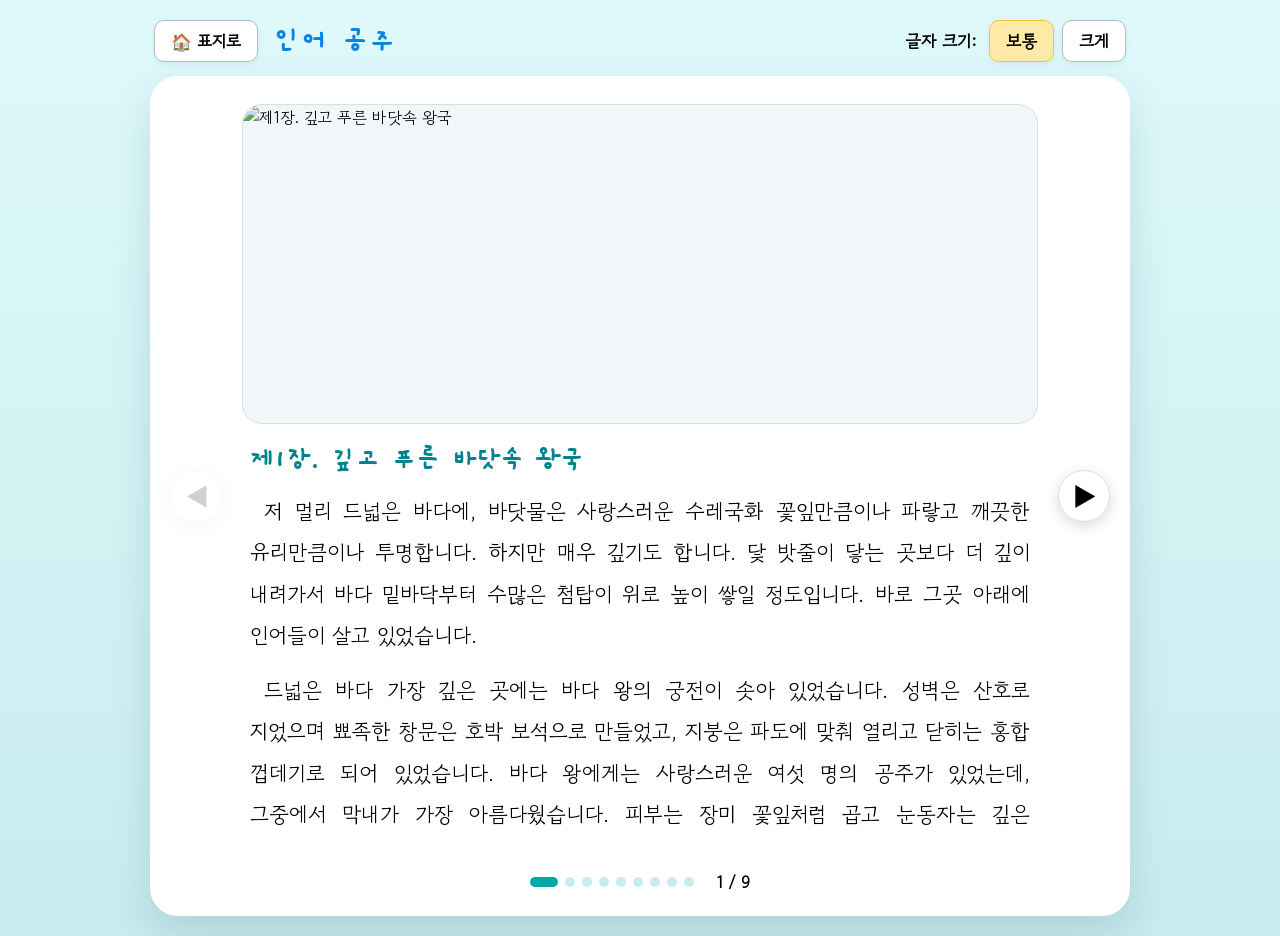
==== main.html @ 8edd902e "Add files via upload" ====
<!DOCTYPE html>
<html lang="ko">
<head>
  <meta charset="UTF-8" />
  <meta name="viewport" content="width=device-width, initial-scale=1.0" />
  <title>인어 공주 - 동화책 읽기</title>
  <link rel="stylesheet" href="style.css" />
</head>
<body>

  <input type="radio" name="font-size" id="font-normal" checked>
  <input type="radio" name="font-size" id="font-large">

  <input type="radio" name="slide" id="slide1" checked>
  <input type="radio" name="slide" id="slide2">
  <input type="radio" name="slide" id="slide3">
  <input type="radio" name="slide" id="slide4">
  <input type="radio" name="slide" id="slide5">
  <input type="radio" name="slide" id="slide6">
  <input type="radio" name="slide" id="slide7">
  <input type="radio" name="slide" id="slide8">
  <input type="radio" name="slide" id="slide9">

  <header class="top-bar">
    <div class="top-bar-left">
      <a href="storybook_intro.html" class="home-btn">🏠 표지로</a>
      <div class="book-title-header">인어 공주</div>
    </div>
    <div class="font-controls">
      <span class="font-label">글자 크기:</span>
      <label for="font-normal" class="font-btn btn-font-normal">보통</label>
      <label for="font-large" class="font-btn btn-font-large">크게</label>
    </div>
  </header>

  <main class="viewer-container" id="bookViewer">
    <div class="slider-track" id="sliderTrack">

      <!-- 제1장 (jpg가 안 뜰 경우 png로 자동 재시도) -->
      <section class="slide-page">
        <span class="nav-arrow prev disabled">◀</span>
        <label for="slide2" class="nav-arrow next">▶</label>
        <div class="illustration-box">
          <img src="images/image1.jpg" onerror="this.onerror=null; this.src='images/image1.png';" alt="제1장. 깊고 푸른 바닷속 왕국" />
        </div>
        <div class="story-content">
          <h2 class="page-chapter-title">제1장. 깊고 푸른 바닷속 왕국</h2>
          <div class="story-text">
            <p>저 멀리 드넓은 바다에, 바닷물은 사랑스러운 수레국화 꽃잎만큼이나 파랗고 깨끗한 유리만큼이나 투명합니다. 하지만 매우 깊기도 합니다. 닻 밧줄이 닿는 곳보다 더 깊이 내려가서 바다 밑바닥부터 수많은 첨탑이 위로 높이 쌓일 정도입니다. 바로 그곳 아래에 인어들이 살고 있었습니다.</p>
            <p>드넓은 바다 가장 깊은 곳에는 바다 왕의 궁전이 솟아 있었습니다. 성벽은 산호로 지었으며 뾰족한 창문은 호박 보석으로 만들었고, 지붕은 파도에 맞춰 열리고 닫히는 홍합 껍데기로 되어 있었습니다. 바다 왕에게는 사랑스러운 여섯 명의 공주가 있었는데, 그중에서 막내가 가장 아름다웠습니다. 피부는 장미 꽃잎처럼 곱고 눈동자는 깊은 바다처럼 파란빛이었지만, 발 대신 몸 끝에 물고기의 꼬리가 달려 있었습니다.</p>
          </div>
        </div>
      </section>

      <!-- 제2장 -->
      <section class="slide-page">
        <label for="slide1" class="nav-arrow prev">◀</label>
        <label for="slide3" class="nav-arrow next">▶</label>
        <div class="illustration-box">
          <img src="images/image2.png" alt="제2장. 작은 정원과 대리석 소년" />
        </div>
        <div class="story-content">
          <h2 class="page-chapter-title">제2장. 작은 정원과 대리석 소년</h2>
          <div class="story-text">
            <p>공주들은 각자만의 작은 꽃밭이 있었습니다. 막내는 태양처럼 둥글게 꽃밭을 만들어 태양만큼이나 붉은 꽃만 심었습니다. 막내는 보통의 아이와 다르게 차분하고 언제나 생각에 잠겨 있었습니다. 언니들이 난파선에서 건져 올린 온갖 물건들로 꽃밭을 꾸밀 때, 막내는 붉은 꽃과 함께 가라앉은 배에서 찾은 하얀 대리석 소년 동상만을 소중히 놓아두었습니다.</p>
            <p>막내 공주는 위쪽 인간 세상의 이야기를 듣는 것을 가장 좋아했습니다. 할머니에게 배와 도시, 사람과 동물에 대한 이야기를 졸라 들었습니다. 향기로운 지상의 꽃과 초록빛 숲, 그리고 노래를 부르는 ‘물고기’(작은 새)들의 이야기를 들으며 위쪽 세상을 끝없이 동경했습니다.</p>
          </div>
        </div>
      </section>

      <!-- 제3장 -->
      <section class="slide-page">
        <label for="slide2" class="nav-arrow prev">◀</label>
        <label for="slide4" class="nav-arrow next">▶</label>
        <div class="illustration-box">
          <img src="images/image3.png" alt="제3장. 언니들이 들려준 세상" />
        </div>
        <div class="story-content">
          <h2 class="page-chapter-title">제3장. 언니들이 들려준 세상</h2>
          <div class="story-text">
            <p>“너희 중 열다섯 살이 되는 사람은 바다 위로 나가 바위에 앉아 달빛을 보아도 좋단다.” 할머니의 말대로 맏이부터 한 해에 한 명씩 물 밖 세상을 구경할 수 있었습니다. 맏이는 수백 개의 불빛이 별처럼 빛나는 도시와 울려 퍼지는 교회의 종소리를 들려주었고, 둘째는 하늘 전체가 황금빛과 붉은 장밋빛으로 물드는 눈부신 일몰을 이야기했습니다.</p>
            <p>셋째는 숲속 동물들과 헤엄치는 아이들을 보았고, 넷째는 드넓은 바다의 고래와 돌고래들을, 다섯째는 거대한 빙산 위에 앉아 번개를 바라보았던 기억을 들려주었습니다. 언니들의 이야기를 들을 때마다 막내 공주의 마음속 동경은 더욱더 깊어만 갔습니다.</p>
          </div>
        </div>
      </section>

      <!-- 제4장 -->
      <section class="slide-page">
        <label for="slide3" class="nav-arrow prev">◀</label>
        <label for="slide5" class="nav-arrow next">▶</label>
        <div class="illustration-box">
          <img src="images/image4.png" alt="제4장. 폭풍우 속의 만남" />
        </div>
        <div class="story-content">
          <h2 class="page-chapter-title">제4장. 폭풍우 속의 만남</h2>
          <div class="story-text">
            <p>마침내 막내 공주도 열다섯 살이 되어 물 밖으로 솟아올랐습니다. 수면 위에는 세 개의 돛을 단 커다란 배가 떠 있었고, 그곳에서는 검은 눈동자를 지닌 잘생긴 젊은 왕자의 생일 축하 파티가 열리고 있었습니다. 눈부신 불꽃놀이 속에서 왕자를 바라보며 공주는 한시도 눈을 뗄 수 없었습니다.</p>
            <p>그러나 곧 끔찍한 폭풍우가 들이닥쳐 배는 두 동강이 났고, 왕자는 바닷속 깊은 곳으로 가라앉았습니다. ‘인간은 물속에서 살 수 없어!’ 공주는 부서진 판자 사이를 뚫고 헤엄쳐 지친 왕자를 안아 올렸습니다. 밤새 파도를 가른 공주는 날이 밝자 왕자를 해변의 모래밭에 눕혀두고, 바위 뒤에 몸을 숨겨 왕자가 무사히 사람들에게 발견되는 모습을 지켜보았습니다.</p>
          </div>
        </div>
      </section>

      <!-- 제5장 -->
      <section class="slide-page">
        <label for="slide4" class="nav-arrow prev">◀</label>
        <label for="slide6" class="nav-arrow next">▶</label>
        <div class="illustration-box">
          <img src="images/image5.png" alt="제5장. 바다 마녀와의 위험한 거래" />
        </div>
        <div class="story-content">
          <h2 class="page-chapter-title">제5장. 바다 마녀와의 위험한 거래</h2>
          <div class="story-text">
            <p>왕자를 잊을 수 없고 영원히 사는 불멸의 영혼을 간절히 바란 공주는 두려움을 무릅쓰고 바다 마녀를 찾아갔습니다. 마녀는 섬뜩하게 웃으며 말했습니다. “네 꼬리를 두 다리로 바꿔주는 마법의 약을 주마. 하지만 걸을 때마다 날카로운 칼날 위를 걷는 듯한 고통이 따를 것이다. 그리고 왕자가 다른 사람과 결혼한다면, 다음 날 아침 너는 바다의 물거품이 되어 사라질 것이다.”</p>
            <p>“감수하겠어요.” 공주의 대답에 마녀는 약의 대가로 바닷속에서 가장 아름다운 공주의 목소리를 요구했습니다. 마녀는 공주의 혀를 잘랐고, 공주는 더 이상 말을 하거나 노래를 부를 수 없게 되었습니다.</p>
          </div>
        </div>
      </section>

      <!-- 제6장 -->
      <section class="slide-page">
        <label for="slide5" class="nav-arrow prev">◀</label>
        <label for="slide7" class="nav-arrow next">▶</label>
        <div class="illustration-box">
          <img src="images/image6.png" alt="제6장. 말을 잃은 궁전의 여인" />
        </div>
        <div class="story-content">
          <h2 class="page-chapter-title">제6장. 말을 잃은 궁전의 여인</h2>
          <div class="story-text">
            <p>왕자의 궁전 계단에서 쓰디쓴 약을 마신 공주는 가슴을 베는 듯한 고통 속에 쓰러졌고, 깨어났을 때는 물고기 꼬리 대신 아름다운 하얀 다리를 지니고 있었습니다. 왕자는 말을 하지 못하는 공주를 가엾게 여기며 곁에 두었습니다.</p>
            <p>공주는 발이 닿을 때마다 면도날 위를 걷는 듯 피가 배어 나오는 고통을 참으며, 오직 왕자를 위해 그 누구보다 우아하고 아름답게 춤을 추었습니다. 왕자는 공주를 아꼈지만, 자신을 구해준 해변의 소녀만을 평생의 연인으로 마음에 품고 있었습니다. 그 소녀가 바로 눈앞의 인어 공주라는 사실을 꿈에도 모른 채 말입니다.</p>
          </div>
        </div>
      </section>

      <!-- 제7장 -->
      <section class="slide-page">
        <label for="slide6" class="nav-arrow prev">◀</label>
        <label for="slide8" class="nav-arrow next">▶</label>
        <div class="illustration-box">
          <img src="images/image7.png" alt="제7장. 눈물의 결혼식" />
        </div>
        <div class="story-content">
          <h2 class="page-chapter-title">제7장. 눈물의 결혼식</h2>
          <div class="story-text">
            <p>이윽고 왕자는 이웃 왕국의 공주와 혼담을 치르러 떠났습니다. 마침내 나타난 신부를 본 왕자는 외쳤습니다. “당신이었군요! 바닷가에서 죽어가던 나를 구해준 사람이 바로 당신이었어!” 신부는 바로 과거 공주가 왕자를 눕혀두었던 해변의 건물에 머물던 소녀였습니다.</p>
            <p>성대한 축복 속에 두 사람의 결혼식이 열렸고, 배 위에서는 화려한 밤 축제가 이어졌습니다. 황금 옷을 입고 신부의 긴 드레스를 들고 있던 인어 공주의 가슴은 산산이 부서져 내렸습니다. 해가 뜨면 물거품이 되어 사라질 마지막 밤이었지만, 공주는 왕자를 축복하며 마지막 힘을 다해 아름답게 춤을 추었습니다.</p>
          </div>
        </div>
      </section>

      <!-- 제8장 -->
      <section class="slide-page">
        <label for="slide7" class="nav-arrow prev">◀</label>
        <label for="slide9" class="nav-arrow next">▶</label>
        <div class="illustration-box">
          <img src="images/image8.png" alt="제8장. 언니들의 희생과 공주의 선택" />
        </div>
        <div class="story-content">
          <h2 class="page-chapter-title">제8장. 언니들의 희생과 공주의 선택</h2>
          <div class="story-text">
            <p>배 위로 모두가 잠든 고요한 새벽, 바다 위로 머리카락이 잘려 나간 언니들이 솟아올랐습니다. “막내야! 마녀에게 우리 머리카락을 바치고 이 날카로운 단검을 받아왔어. 해가 뜨기 전에 왕자의 심장을 찔러 그의 피를 네 발에 적셔야 해! 그러면 꼬리가 돌아와 다시 삼백 년을 우리와 살 수 있어. 서둘러!”</p>
            <p>공주는 천막 안으로 들어가 깊이 잠든 왕자를 바라보았습니다. 왕자는 꿈속에서도 신부의 이름을 부르고 있었습니다. 떨리는 손으로 칼을 쥐고 있던 인어 공주는 결코 왕자를 해칠 수 없었습니다. 공주는 칼을 먼바다로 던져 버리고, 스스로 파도 속으로 몸을 던졌습니다. 공주의 몸은 차가운 거품으로 부드럽게 녹아들기 시작했습니다.</p>
          </div>
        </div>
      </section>

      <!-- 제9장 -->
      <section class="slide-page">
        <label for="slide8" class="nav-arrow prev">◀</label>
        <span class="nav-arrow next disabled">▶</span>
        <div class="illustration-box">
          <img src="images/image9.png" alt="제9장. 공기의 딸들과 찬란한 영혼" />
        </div>
        <div class="story-content">
          <h2 class="page-chapter-title">제9장. 공기의 딸들과 찬란한 영혼</h2>
          <div class="story-text">
            <p>아침 햇살이 부드럽게 떠오르자, 공주는 차가운 죽음 대신 눈부신 빛 속에서 가볍게 떠오르는 자신을 발견했습니다. 공중에는 음악처럼 감미로운 목소리를 지닌 투명한 생명체들이 둥둥 떠다니고 있었습니다.</p>
            <p>“우리는 공기의 딸들이란다. 너는 깊은 고통 속에서도 다른 이를 사랑하고 희생했기에 우리 곁으로 올라왔단다. 이제 세상 곳곳에 선한 향기를 전하며 착한 행동을 쌓는다면, 너는 마침내 그토록 바라던 영원한 영혼을 얻어 신의 나라에 닿게 될 거야.” 인어 공주는 처음으로 눈에 눈물을 머금은 채, 장밋빛 아침 구름 속으로 높이높이 날아올랐습니다.</p>
          </div>
          <div style="text-align: center; margin-top: 18px;">
            <a href="storybook_intro.html" class="home-btn" style="background: #00838f; color: #ffffff; padding: 10px 24px; font-size: 1.1rem; border: none;">처음 표지로 🏠</a>
          </div>
        </div>
      </section>

    </div>

    <div class="indicator-container">
      <div class="dot-wrapper">
        <label for="slide1" class="dot dot1"></label>
        <label for="slide2" class="dot dot2"></label>
        <label for="slide3" class="dot dot3"></label>
        <label for="slide4" class="dot dot4"></label>
        <label for="slide5" class="dot dot5"></label>
        <label for="slide6" class="dot dot6"></label>
        <label for="slide7" class="dot dot7"></label>
        <label for="slide8" class="dot dot8"></label>
        <label for="slide9" class="dot dot9"></label>
      </div>
      <span class="page-badge"></span>
    </div>
  </main>

</body>
</html>
---- style.css ----
@charset "UTF-8";
@import url('https://fonts.googleapis.com/css2?family=Gaegu:wght@400;700&family=Gowun+Dodum:wght@400;700&display=swap');

:root {
  --bg-gradient: linear-gradient(180deg, #dff9fb 0%, #c7ecee 100%);
  --card-bg: #ffffff;
  --accent-teal: #00a8a8;
  --accent-sand: #ffeaa7;
  --text-black: #000000;
  --font-scale: 1.15rem;
}

* {
  box-sizing: border-box;
  margin: 0;
  padding: 0;
}

body {
  background: var(--bg-gradient);
  font-family: 'Gowun Dodum', sans-serif;
  color: var(--text-black);
  display: flex;
  flex-direction: column;
  align-items: center;
  justify-content: center;
  min-height: 100vh;
  padding: 20px 16px;
  overflow-x: hidden;
}

input[type="radio"] {
  position: absolute;
  opacity: 0;
  pointer-events: none;
}

#font-normal:checked ~ .viewer-container {
  --font-scale: 1.15rem;
}

#font-large:checked ~ .viewer-container {
  --font-scale: 1.38rem;
}

#font-normal:checked ~ .top-bar .btn-font-normal,
#font-large:checked ~ .top-bar .btn-font-large {
  background-color: var(--accent-sand);
  border-color: #fbc531;
}

#slide1:checked ~ .viewer-container .slider-track { transform: translateX(0%); }
#slide2:checked ~ .viewer-container .slider-track { transform: translateX(-100%); }
#slide3:checked ~ .viewer-container .slider-track { transform: translateX(-200%); }
#slide4:checked ~ .viewer-container .slider-track { transform: translateX(-300%); }
#slide5:checked ~ .viewer-container .slider-track { transform: translateX(-400%); }
#slide6:checked ~ .viewer-container .slider-track { transform: translateX(-500%); }
#slide7:checked ~ .viewer-container .slider-track { transform: translateX(-600%); }
#slide8:checked ~ .viewer-container .slider-track { transform: translateX(-700%); }
#slide9:checked ~ .viewer-container .slider-track { transform: translateX(-800%); }

#slide1:checked ~ .viewer-container .dot1,
#slide2:checked ~ .viewer-container .dot2,
#slide3:checked ~ .viewer-container .dot3,
#slide4:checked ~ .viewer-container .dot4,
#slide5:checked ~ .viewer-container .dot5,
#slide6:checked ~ .viewer-container .dot6,
#slide7:checked ~ .viewer-container .dot7,
#slide8:checked ~ .viewer-container .dot8,
#slide9:checked ~ .viewer-container .dot9 {
  width: 28px;
  border-radius: 12px;
  background: var(--accent-teal);
}

#slide1:checked ~ .viewer-container .page-badge::after { content: "1 / 9"; }
#slide2:checked ~ .viewer-container .page-badge::after { content: "2 / 9"; }
#slide3:checked ~ .viewer-container .page-badge::after { content: "3 / 9"; }
#slide4:checked ~ .viewer-container .page-badge::after { content: "4 / 9"; }
#slide5:checked ~ .viewer-container .page-badge::after { content: "5 / 9"; }
#slide6:checked ~ .viewer-container .page-badge::after { content: "6 / 9"; }
#slide7:checked ~ .viewer-container .page-badge::after { content: "7 / 9"; }
#slide8:checked ~ .viewer-container .page-badge::after { content: "8 / 9"; }
#slide9:checked ~ .viewer-container .page-badge::after { content: "9 / 9"; }

.top-bar {
  display: flex;
  justify-content: space-between;
  align-items: center;
  width: 100%;
  max-width: 980px;
  margin-bottom: 14px;
  padding: 0 4px;
}

.top-bar-left {
  display: flex;
  align-items: center;
  gap: 16px;
}

.book-title-header {
  font-family: 'Gaegu', cursive;
  font-size: 2rem;
  font-weight: 700;
  color: #0984e3;
  letter-spacing: 1px;
}

.font-controls {
  display: flex;
  gap: 8px;
  align-items: center;
}

.font-label {
  font-size: 1.05rem;
  font-weight: 700;
  color: #000000;
  margin-right: 4px;
}

.home-btn,
.font-btn {
  background: #ffffff;
  border: 1.5px solid #b2bec3;
  border-radius: 10px;
  padding: 8px 16px;
  font-size: 1.05rem;
  font-weight: 700;
  color: #000000;
  font-family: inherit;
  cursor: pointer;
  box-shadow: 0 2px 6px rgba(0, 0, 0, 0.06);
  transition: all 0.2s;
  text-decoration: none;
  display: inline-flex;
  align-items: center;
  justify-content: center;
  user-select: none;
}

.home-btn:hover,
.font-btn:hover {
  background-color: var(--accent-sand);
  border-color: #fbc531;
}

/* 본문 슬라이드 전체 컨테이너 */
.viewer-container {
  position: relative;
  width: 100%;
  max-width: 980px;
  height: 840px;
  background: var(--card-bg);
  border-radius: 28px;
  box-shadow: 0 18px 40px rgba(15, 60, 89, 0.14);
  overflow: hidden;
  border: 4px solid #ffffff;
  display: flex;
  flex-direction: column;
}

.slider-track {
  display: flex;
  height: 100%;
  width: 100%;
  transition: transform 0.45s cubic-bezier(0.22, 1, 0.36, 1);
}

.slide-page {
  position: relative;
  min-width: 100%;
  height: 100%;
  display: flex;
  flex-direction: column;
  align-items: center;
  padding: 24px 88px 76px;
  overflow: hidden;
}

/* 본문 삽입 이미지 박스 */
.illustration-box {
  width: 100%;
  height: 320px;
  min-height: 300px;
  border-radius: 20px;
  background: #f1f7f9;
  display: flex;
  align-items: center;
  justify-content: center;
  margin-bottom: 18px;
  overflow: hidden;
  border: 1px solid #dcdde1;
}

.illustration-box img,
.illustration-box svg {
  width: 100%;
  height: 100%;
  display: block;
  object-fit: cover;
  object-position: center center;
}

.story-content {
  width: 100%;
  flex: 1;
  overflow-y: auto;
  padding: 0 8px 12px;
  text-align: justify;
  scrollbar-width: thin;
  scrollbar-color: #b2bec3 transparent;
}

.story-content::-webkit-scrollbar {
  width: 6px;
}

.story-content::-webkit-scrollbar-thumb {
  background-color: #b2bec3;
  border-radius: 4px;
}

.page-chapter-title {
  font-family: 'Gaegu', cursive;
  font-size: calc(var(--font-scale) * 1.55);
  color: #00838f;
  margin-bottom: 12px;
  font-weight: 700;
}

.story-text {
  font-size: calc(var(--font-scale) * 1.15);
  line-height: 1.95;
  color: #000000;
  word-break: keep-all;
}

.story-text p {
  margin-bottom: 14px;
  text-indent: 14px;
}

.nav-arrow {
  position: absolute;
  top: 50%;
  transform: translateY(-50%);
  width: 52px;
  height: 52px;
  background: rgba(255, 255, 255, 0.95);
  border: 1.5px solid #dcdde1;
  border-radius: 50%;
  box-shadow: 0 4px 14px rgba(0, 0, 0, 0.15);
  cursor: pointer;
  display: flex;
  align-items: center;
  justify-content: center;
  font-size: 1.6rem;
  font-weight: 900;
  color: #000000;
  transition: all 0.2s;
  z-index: 10;
  user-select: none;
  text-decoration: none;
}

.nav-arrow:hover {
  background: var(--accent-teal);
  color: #ffffff;
  border-color: var(--accent-teal);
  transform: translateY(-50%) scale(1.08);
}

.nav-arrow.prev { left: 16px; }
.nav-arrow.next { right: 16px; }

.nav-arrow.disabled {
  opacity: 0.18;
  cursor: not-allowed;
  pointer-events: none;
}

.indicator-container {
  position: absolute;
  bottom: 18px;
  left: 0;
  right: 0;
  display: flex;
  justify-content: center;
  align-items: center;
  gap: 10px;
  z-index: 10;
  pointer-events: none;
}

.dot-wrapper {
  display: flex;
  gap: 7px;
  pointer-events: auto;
}

.dot {
  width: 10px;
  height: 10px;
  border-radius: 50%;
  background: #c7ecee;
  cursor: pointer;
  transition: all 0.3s;
  user-select: none;
}

.page-badge {
  font-size: 1rem;
  color: #000000;
  margin-left: 12px;
  font-weight: 700;
}

/* 표지(intro) 흰색 카드 박스 - 가로 및 세로 여백 확대 */
.intro-container {
  width: 100%;
  max-width: 860px;
  background: #ffffff;
  border-radius: 36px;
  box-shadow: 0 20px 48px rgba(15, 60, 89, 0.16);
  border: 4px solid #ffffff;
  padding: 52px 56px;
  text-align: center;
  display: flex;
  flex-direction: column;
  align-items: center;
  animation: floatCard 3s ease-in-out infinite alternate;
}

@keyframes floatCard {
  0% { transform: translateY(0px); }
  100% { transform: translateY(-8px); }
}

.intro-badge {
  display: inline-block;
  background: #e3fafc;
  color: #0984e3;
  padding: 8px 24px;
  border-radius: 20px;
  font-size: 1.1rem;
  font-weight: 700;
  margin-bottom: 18px;
}

.intro-title {
  font-family: 'Gaegu', cursive;
  font-size: 4.2rem;
  color: #0984e3;
  line-height: 1.15;
  margin-bottom: 10px;
}

.intro-subtitle {
  font-size: 1.25rem;
  color: #2d3436;
  font-weight: 700;
  margin-bottom: 26px;
}

/* 표지 이미지 박스 - 확대된 크기 */
.intro-graphic {
  width: 100%;
  height: 380px;
  border-radius: 24px;
  background: #f1f7f9;
  border: 1px solid #dcdde1;
  overflow: hidden;
  margin-bottom: 32px;
  box-shadow: inset 0 2px 6px rgba(0, 0, 0, 0.05);
}

.intro-graphic img {
  width: 100%;
  height: 100%;
  border-radius: 0;
  object-fit: cover;
  object-position: center center;
  display: block;
}

.btn-primary {
  display: inline-flex;
  align-items: center;
  justify-content: center;
  background: #0984e3;
  color: #ffffff;
  text-decoration: none;
  border: none;
  padding: 18px 48px;
  font-size: 1.45rem;
  font-weight: 700;
  border-radius: 36px;
  font-family: inherit;
  cursor: pointer;
  box-shadow: 0 8px 22px rgba(9, 132, 227, 0.35);
  transition: transform 0.2s, background 0.2s;
}

.btn-primary:hover {
  background: #0069d9;
  transform: translateY(-2px);
}
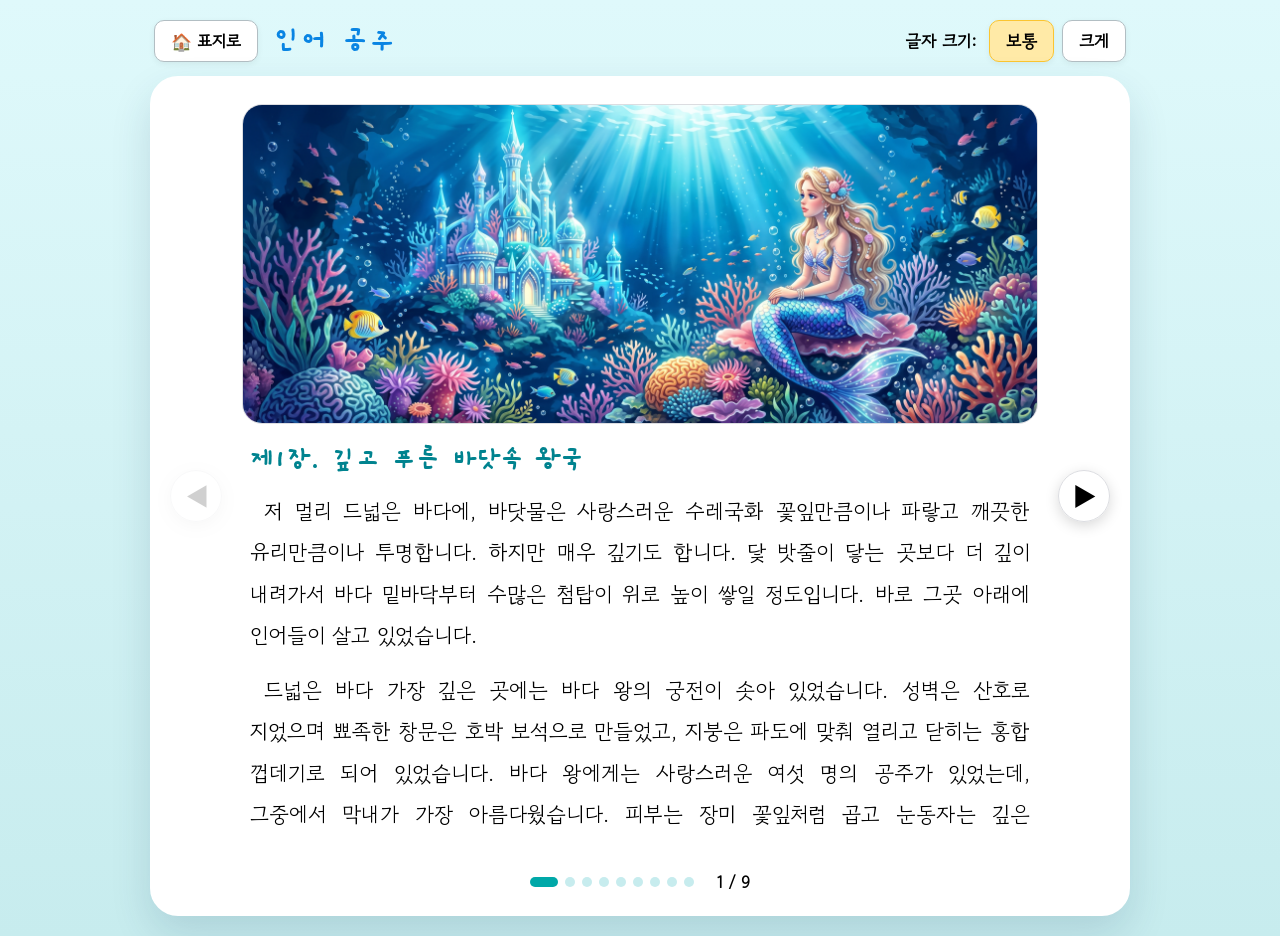
==== commit c469c946: "Add files via upload" ====
--- a/main.html
+++ b/main.html
@@ -36,12 +36,12 @@
   <main class="viewer-container" id="bookViewer">
     <div class="slider-track" id="sliderTrack">
 
-      <!-- 제1장 (jpg가 안 뜰 경우 png로 자동 재시도) -->
+      <!-- 제1장 -->
       <section class="slide-page">
         <span class="nav-arrow prev disabled">◀</span>
         <label for="slide2" class="nav-arrow next">▶</label>
         <div class="illustration-box">
-          <img src="images/image1.jpg" onerror="this.onerror=null; this.src='images/image1.png';" alt="제1장. 깊고 푸른 바닷속 왕국" />
+          <img src="images/image1.png" onerror="this.onerror=null; this.src='image1.png';" alt="제1장. 깊고 푸른 바닷속 왕국" />
         </div>
         <div class="story-content">
           <h2 class="page-chapter-title">제1장. 깊고 푸른 바닷속 왕국</h2>
@@ -57,7 +57,7 @@
         <label for="slide1" class="nav-arrow prev">◀</label>
         <label for="slide3" class="nav-arrow next">▶</label>
         <div class="illustration-box">
-          <img src="images/image2.png" alt="제2장. 작은 정원과 대리석 소년" />
+          <img src="images/image2.png" onerror="this.onerror=null; this.src='image2.png';" alt="제2장. 작은 정원과 대리석 소년" />
         </div>
         <div class="story-content">
           <h2 class="page-chapter-title">제2장. 작은 정원과 대리석 소년</h2>
@@ -73,7 +73,7 @@
         <label for="slide2" class="nav-arrow prev">◀</label>
         <label for="slide4" class="nav-arrow next">▶</label>
         <div class="illustration-box">
-          <img src="images/image3.png" alt="제3장. 언니들이 들려준 세상" />
+          <img src="images/image3.png" onerror="this.onerror=null; this.src='image3.png';" alt="제3장. 언니들이 들려준 세상" />
         </div>
         <div class="story-content">
           <h2 class="page-chapter-title">제3장. 언니들이 들려준 세상</h2>
@@ -89,7 +89,7 @@
         <label for="slide3" class="nav-arrow prev">◀</label>
         <label for="slide5" class="nav-arrow next">▶</label>
         <div class="illustration-box">
-          <img src="images/image4.png" alt="제4장. 폭풍우 속의 만남" />
+          <img src="images/image4.png" onerror="this.onerror=null; this.src='image4.png';" alt="제4장. 폭풍우 속의 만남" />
         </div>
         <div class="story-content">
           <h2 class="page-chapter-title">제4장. 폭풍우 속의 만남</h2>
@@ -105,7 +105,7 @@
         <label for="slide4" class="nav-arrow prev">◀</label>
         <label for="slide6" class="nav-arrow next">▶</label>
         <div class="illustration-box">
-          <img src="images/image5.png" alt="제5장. 바다 마녀와의 위험한 거래" />
+          <img src="images/image5.png" onerror="this.onerror=null; this.src='image5.png';" alt="제5장. 바다 마녀와의 위험한 거래" />
         </div>
         <div class="story-content">
           <h2 class="page-chapter-title">제5장. 바다 마녀와의 위험한 거래</h2>
@@ -121,7 +121,7 @@
         <label for="slide5" class="nav-arrow prev">◀</label>
         <label for="slide7" class="nav-arrow next">▶</label>
         <div class="illustration-box">
-          <img src="images/image6.png" alt="제6장. 말을 잃은 궁전의 여인" />
+          <img src="images/image6.png" onerror="this.onerror=null; this.src='image6.png';" alt="제6장. 말을 잃은 궁전의 여인" />
         </div>
         <div class="story-content">
           <h2 class="page-chapter-title">제6장. 말을 잃은 궁전의 여인</h2>
@@ -137,7 +137,7 @@
         <label for="slide6" class="nav-arrow prev">◀</label>
         <label for="slide8" class="nav-arrow next">▶</label>
         <div class="illustration-box">
-          <img src="images/image7.png" alt="제7장. 눈물의 결혼식" />
+          <img src="images/image7.png" onerror="this.onerror=null; this.src='image7.png';" alt="제7장. 눈물의 결혼식" />
         </div>
         <div class="story-content">
           <h2 class="page-chapter-title">제7장. 눈물의 결혼식</h2>
@@ -153,7 +153,7 @@
         <label for="slide7" class="nav-arrow prev">◀</label>
         <label for="slide9" class="nav-arrow next">▶</label>
         <div class="illustration-box">
-          <img src="images/image8.png" alt="제8장. 언니들의 희생과 공주의 선택" />
+          <img src="images/image8.png" onerror="this.onerror=null; this.src='image8.png';" alt="제8장. 언니들의 희생과 공주의 선택" />
         </div>
         <div class="story-content">
           <h2 class="page-chapter-title">제8장. 언니들의 희생과 공주의 선택</h2>
@@ -169,7 +169,7 @@
         <label for="slide8" class="nav-arrow prev">◀</label>
         <span class="nav-arrow next disabled">▶</span>
         <div class="illustration-box">
-          <img src="images/image9.png" alt="제9장. 공기의 딸들과 찬란한 영혼" />
+          <img src="images/image9.png" onerror="this.onerror=null; this.src='image9.png';" alt="제9장. 공기의 딸들과 찬란한 영혼" />
         </div>
         <div class="story-content">
           <h2 class="page-chapter-title">제9장. 공기의 딸들과 찬란한 영혼</h2>
--- a/style.css
+++ b/style.css
@@ -146,7 +146,6 @@
   border-color: #fbc531;
 }
 
-/* 본문 슬라이드 전체 컨테이너 */
 .viewer-container {
   position: relative;
   width: 100%;
@@ -179,7 +178,6 @@
   overflow: hidden;
 }
 
-/* 본문 삽입 이미지 박스 */
 .illustration-box {
   width: 100%;
   height: 320px;
@@ -317,7 +315,6 @@
   font-weight: 700;
 }
 
-/* 표지(intro) 흰색 카드 박스 - 가로 및 세로 여백 확대 */
 .intro-container {
   width: 100%;
   max-width: 860px;
@@ -364,7 +361,6 @@
   margin-bottom: 26px;
 }
 
-/* 표지 이미지 박스 - 확대된 크기 */
 .intro-graphic {
   width: 100%;
   height: 380px;
